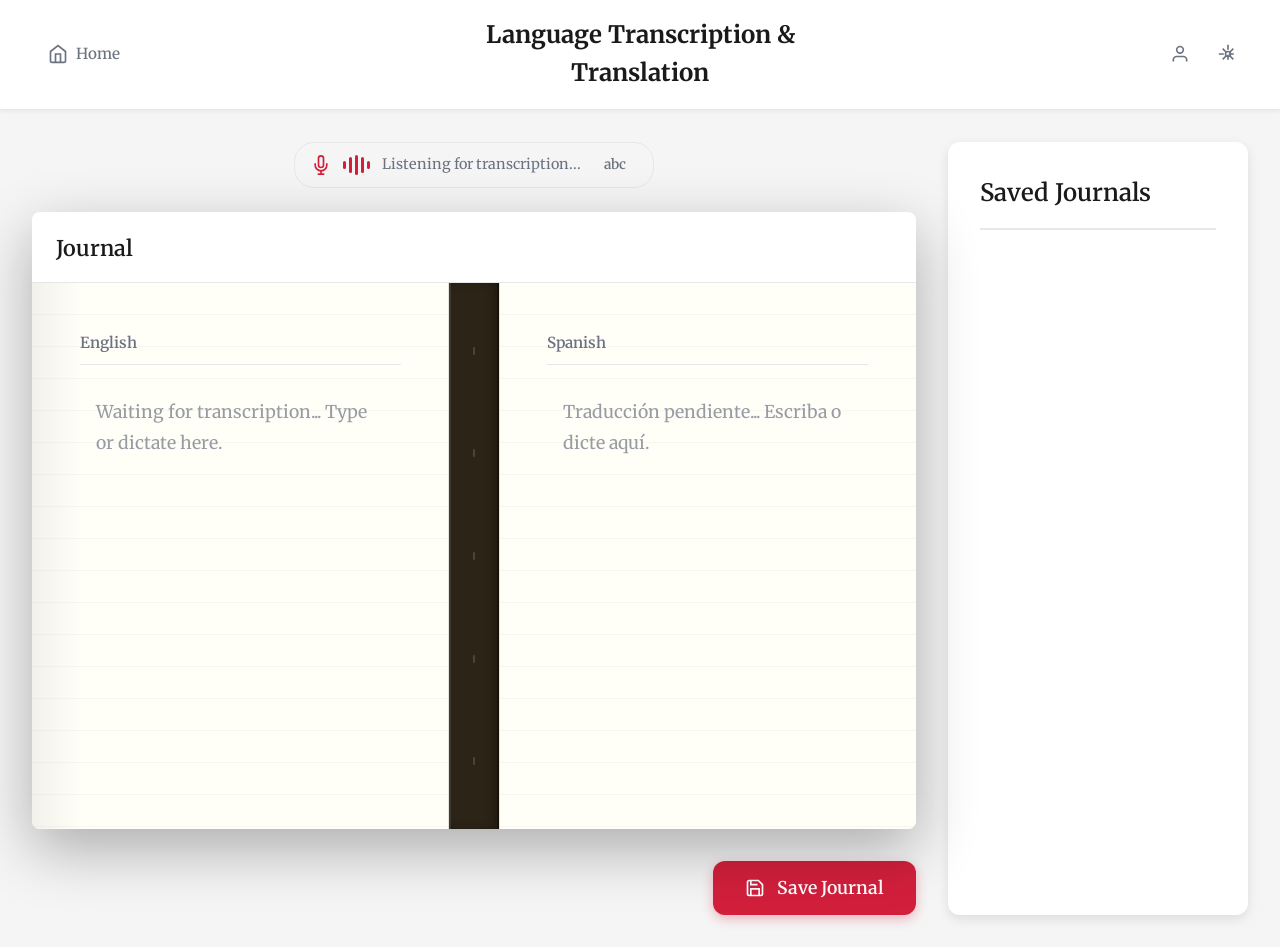
==== journal.html @ 544a6fd2 "Web v1" ====
<!DOCTYPE html>
<html lang="en">
<head>
    <meta charset="UTF-8">
    <meta name="viewport" content="width=device-width, initial-scale=1.0">
    <title>Language Transcription & Translation - Journal</title>
    <link rel="stylesheet" href="journal.css">
    <link rel="preconnect" href="https://fonts.googleapis.com">
    <link rel="preconnect" href="https://fonts.gstatic.com" crossorigin>
    <link href="https://fonts.googleapis.com/css2?family=Merriweather:wght@300;400;700&display=swap" rel="stylesheet">
</head>
<body>
    <!-- Top Bar -->
    <header class="top-bar">
        <div class="top-bar-left">
            <a href="index.html" class="home-btn" aria-label="Home">
                <svg viewBox="0 0 24 24" fill="none" stroke="currentColor" stroke-width="2">
                    <path d="M3 9l9-7 9 7v11a2 2 0 0 1-2 2H5a2 2 0 0 1-2-2z"></path>
                    <polyline points="9 22 9 12 15 12 15 22"></polyline>
                </svg>
                <span>Home</span>
            </a>
        </div>
        <h1 class="app-title">Language Transcription & Translation</h1>
        <div class="top-bar-right">
            <button class="icon-btn" id="profile-btn" aria-label="Profile">
                <svg viewBox="0 0 24 24" fill="none" stroke="currentColor" stroke-width="2">
                    <path d="M20 21v-2a4 4 0 0 0-4-4H8a4 4 0 0 0-4 4v2"></path>
                    <circle cx="12" cy="7" r="4"></circle>
                </svg>
            </button>
            <button class="icon-btn" id="settings-btn" aria-label="Settings">
                <svg viewBox="0 0 24 24" fill="none" stroke="currentColor" stroke-width="2">
                    <circle cx="12" cy="12" r="3"></circle>
                    <path d="M12 1v6m0 6v6M5.64 5.64l4.24 4.24m4.24 4.24l4.24 4.24M1 12h6m6 0h6M5.64 18.36l4.24-4.24m4.24-4.24l4.24-4.24"></path>
                </svg>
            </button>
        </div>
    </header>

    <!-- Main Content Area -->
    <div class="main-container">
        <!-- Central Notebook -->
        <div class="notebook-section">
            <!-- Listening for transcription (above journal) -->
            <div class="listening-indicator" id="listening-indicator">
                <button class="mic-toggle-btn" id="mic-toggle-btn" aria-label="Toggle microphone">
                    <svg class="mic-icon" id="mic-icon" viewBox="0 0 24 24" fill="none" stroke="currentColor" stroke-width="2">
                        <path d="M12 1a3 3 0 0 0-3 3v8a3 3 0 0 0 6 0V4a3 3 0 0 0-3-3z"></path>
                        <path d="M19 10v2a7 7 0 0 1-14 0v-2"></path>
                        <line x1="12" y1="19" x2="12" y2="23"></line>
                        <line x1="8" y1="23" x2="16" y2="23"></line>
                    </svg>
                    <svg class="mic-muted-icon" id="mic-muted-icon" viewBox="0 0 24 24" fill="none" stroke="currentColor" stroke-width="2" style="display: none;">
                        <path d="M1 1l22 22"></path>
                        <path d="M9 9v3a3 3 0 0 0 5.12 2.12M15 9.34V4a3 3 0 0 0-5.94-.6"></path>
                        <path d="M17 16.95A7 7 0 0 1 5 12v-2m14 0v2a7 7 0 0 1-.11 1.23"></path>
                        <line x1="12" y1="19" x2="12" y2="23"></line>
                        <line x1="8" y1="23" x2="16" y2="23"></line>
                    </svg>
                </button>
                <div class="waveform" id="waveform">
                    <div class="wave-bar"></div>
                    <div class="wave-bar"></div>
                    <div class="wave-bar"></div>
                    <div class="wave-bar"></div>
                    <div class="wave-bar"></div>
                </div>
                <span class="listening-text" id="listening-text">Listening for transcription...</span>
                <button class="lang-script-btn" id="lang-script-btn" aria-label="Toggle script: Latin">
                    <span class="lang-script-abc" id="lang-script-abc">abc</span>
                    <span class="lang-script-char" id="lang-script-char" style="display: none;">文</span>
                </button>
            </div>
            <div class="notebook">
                <!-- Shared journal title (changeable, applies to both sides) -->
                <div class="journal-title-wrap">
                    <h2 class="journal-title" contenteditable="true" id="journal-title" data-placeholder="Journal">Journal</h2>
                </div>
                <div class="notebook-spread">
                    <!-- Left Page (English) -->
                    <div class="page left-page">
                        <div class="page-content">
                            <h3 class="page-language">English</h3>
                            <div class="page-text" contenteditable="true" id="english-text">
                                Waiting for transcription... Type or dictate here.
                            </div>
                        </div>
                    </div>

                    <!-- Binding -->
                    <div class="binding">
                        <div class="binding-stitch"></div>
                        <div class="binding-stitch"></div>
                        <div class="binding-stitch"></div>
                        <div class="binding-stitch"></div>
                        <div class="binding-stitch"></div>
                    </div>

                    <!-- Right Page (Spanish) -->
                    <div class="page right-page">
                        <div class="page-content">
                            <h3 class="page-language">Spanish</h3>
                            <div class="page-text" contenteditable="true" id="spanish-text">
                                Traducción pendiente... Escriba o dicte aquí.
                            </div>
                        </div>
                    </div>
                </div>
            </div>

            <!-- Save Journal Button -->
            <div class="save-button-container">
                <button class="save-journal-btn" id="save-journal-btn">
                    <svg class="save-icon" viewBox="0 0 24 24" fill="none" stroke="currentColor" stroke-width="2">
                        <path d="M19 21H5a2 2 0 0 1-2-2V5a2 2 0 0 1 2-2h11l5 5v11a2 2 0 0 1-2 2z"></path>
                        <polyline points="17 21 17 13 7 13 7 21"></polyline>
                        <polyline points="7 3 7 8 15 8"></polyline>
                    </svg>
                    <span>Save Journal</span>
                </button>
            </div>
        </div>

        <!-- Right Sidebar - Saved Journals -->
        <aside class="sidebar">
            <h2 class="sidebar-title">Saved Journals</h2>
            <div class="journal-list" id="journal-list">
                <div class="journal-item">
                    <svg class="journal-icon" viewBox="0 0 24 24" fill="none" stroke="currentColor" stroke-width="2">
                        <path d="M14 2H6a2 2 0 0 0-2 2v16a2 2 0 0 0 2 2h12a2 2 0 0 0 2-2V8z"></path>
                        <polyline points="14 2 14 8 20 8"></polyline>
                        <line x1="16" y1="13" x2="8" y2="13"></line>
                        <line x1="16" y1="17" x2="8" y2="17"></line>
                        <polyline points="10 9 9 9 8 9"></polyline>
                    </svg>
                    <span class="journal-name">Journal - Oct 25</span>
                </div>
                <div class="journal-item">
                    <svg class="journal-icon" viewBox="0 0 24 24" fill="none" stroke="currentColor" stroke-width="2">
                        <path d="M14 2H6a2 2 0 0 0-2 2v16a2 2 0 0 0 2 2h12a2 2 0 0 0 2-2V8z"></path>
                        <polyline points="14 2 14 8 20 8"></polyline>
                        <line x1="16" y1="13" x2="8" y2="13"></line>
                        <line x1="16" y1="17" x2="8" y2="17"></line>
                        <polyline points="10 9 9 9 8 9"></polyline>
                    </svg>
                    <span class="journal-name">Lecture Notes - Oct 24</span>
                </div>
                <div class="journal-item">
                    <svg class="journal-icon" viewBox="0 0 24 24" fill="none" stroke="currentColor" stroke-width="2">
                        <path d="M14 2H6a2 2 0 0 0-2 2v16a2 2 0 0 0 2 2h12a2 2 0 0 0 2-2V8z"></path>
                        <polyline points="14 2 14 8 20 8"></polyline>
                        <line x1="16" y1="13" x2="8" y2="13"></line>
                        <line x1="16" y1="17" x2="8" y2="17"></line>
                        <polyline points="10 9 9 9 8 9"></polyline>
                    </svg>
                    <span class="journal-name">Interview - Oct 29</span>
                </div>
                <div class="journal-item">
                    <svg class="journal-icon" viewBox="0 0 24 24" fill="none" stroke="currentColor" stroke-width="2">
                        <path d="M14 2H6a2 2 0 0 0-2 2v16a2 2 0 0 0 2 2h12a2 2 0 0 0 2-2V8z"></path>
                        <polyline points="14 2 14 8 20 8"></polyline>
                        <line x1="16" y1="13" x2="8" y2="13"></line>
                        <line x1="16" y1="17" x2="8" y2="17"></line>
                        <polyline points="10 9 9 9 8 9"></polyline>
                    </svg>
                    <span class="journal-name">Lecture Notes - Oct 22</span>
                </div>
            </div>
        </aside>
    </div>

    <script src="journal.js"></script>
</body>
</html>
---- journal.css ----
/* Reset and Base Styles */
* {
    margin: 0;
    padding: 0;
    box-sizing: border-box;
}

:root {
    --accent-color: #D21F3C;
    --accent-hover: #B01A32;
    --accent-light: #E84A5F;
    --page-color: #FFFEF7;
    --binding-color: #2C2416;
    --text-color: #1A1A1A;
    --light-bg: #F5F5F5;
    --border-color: #E5E7EB;
    --gray-text: #6B7280;
    --shadow: 0 4px 12px rgba(0, 0, 0, 0.1);
    --shadow-lg: 0 20px 60px rgba(0, 0, 0, 0.3);
}

body {
    font-family: 'Merriweather', serif;
    background: #F5F5F5;
    min-height: 100vh;
    color: var(--text-color);
    line-height: 1.6;
    display: flex;
    flex-direction: column;
}

/* Top Bar */
.top-bar {
    background: white;
    border-bottom: 1px solid var(--border-color);
    padding: 1rem 2rem;
    display: flex;
    align-items: center;
    justify-content: space-between;
    box-shadow: 0 2px 4px rgba(0, 0, 0, 0.05);
    position: sticky;
    top: 0;
    z-index: 100;
}

.top-bar-left {
    flex: 1;
    display: flex;
    align-items: center;
}

.home-btn {
    display: flex;
    align-items: center;
    gap: 0.5rem;
    padding: 0.5rem 1rem;
    border-radius: 8px;
    background: transparent;
    color: var(--gray-text);
    text-decoration: none;
    font-size: 0.95rem;
    font-weight: 500;
    transition: all 0.3s;
    font-family: 'Merriweather', serif;
}

.home-btn:hover {
    background: var(--light-bg);
    color: var(--accent-color);
}

.home-btn svg {
    width: 20px;
    height: 20px;
}

.listening-indicator {
    display: flex;
    align-items: center;
    gap: 0.75rem;
    background: var(--light-bg);
    padding: 0.5rem 1rem;
    border-radius: 20px;
    border: 1px solid var(--border-color);
}

.listening-indicator.muted {
    opacity: 0.6;
    background: #F3F4F6;
}

.mic-toggle-btn {
    background: transparent;
    border: none;
    cursor: pointer;
    padding: 0;
    display: flex;
    align-items: center;
    justify-content: center;
    transition: transform 0.2s;
    flex-shrink: 0;
}

.mic-toggle-btn:hover {
    transform: scale(1.1);
}

.mic-toggle-btn:active {
    transform: scale(0.95);
}

.mic-icon,
.mic-muted-icon {
    width: 20px;
    height: 20px;
    color: var(--accent-color);
    flex-shrink: 0;
}

.mic-muted-icon {
    color: var(--gray-text);
}

.waveform {
    display: flex;
    align-items: center;
    gap: 3px;
    height: 20px;
}

.waveform.muted .wave-bar {
    animation: none;
    opacity: 0.3;
    height: 4px;
}

.wave-bar {
    width: 3px;
    background: var(--accent-color);
    border-radius: 2px;
    animation: wave 1.2s ease-in-out infinite;
}

.wave-bar:nth-child(1) {
    height: 8px;
    animation-delay: 0s;
}

.wave-bar:nth-child(2) {
    height: 16px;
    animation-delay: 0.2s;
}

.wave-bar:nth-child(3) {
    height: 20px;
    animation-delay: 0.4s;
}

.wave-bar:nth-child(4) {
    height: 16px;
    animation-delay: 0.6s;
}

.wave-bar:nth-child(5) {
    height: 8px;
    animation-delay: 0.8s;
}

@keyframes wave {
    0%, 100% {
        transform: scaleY(0.5);
        opacity: 0.7;
    }
    50% {
        transform: scaleY(1);
        opacity: 1;
    }
}

.listening-text {
    font-size: 0.9rem;
    color: var(--gray-text);
    white-space: nowrap;
}

.lang-script-btn {
    background: transparent;
    border: none;
    cursor: pointer;
    padding: 0.35rem 0.6rem;
    display: flex;
    align-items: center;
    justify-content: center;
    min-width: 36px;
    height: 28px;
    border-radius: 6px;
    transition: all 0.2s;
    flex-shrink: 0;
    font-family: 'Merriweather', serif;
    color: var(--gray-text);
    border: 1px solid transparent;
}

.lang-script-btn:hover {
    background: rgba(210, 31, 60, 0.08);
    color: var(--accent-color);
    border-color: rgba(210, 31, 60, 0.2);
}

.lang-script-btn:active {
    transform: scale(0.98);
}

.lang-script-abc {
    font-size: 0.85rem;
    font-weight: 600;
    letter-spacing: 0.02em;
}

.lang-script-char {
    font-size: 1.1rem;
    font-weight: 600;
}

.app-title {
    font-size: 1.5rem;
    font-weight: 700;
    color: var(--text-color);
    text-align: center;
    flex: 1;
    margin: 0 2rem;
}

.top-bar-right {
    display: flex;
    gap: 0.5rem;
    flex: 1;
    justify-content: flex-end;
}

.icon-btn {
    width: 40px;
    height: 40px;
    border-radius: 50%;
    border: none;
    background: transparent;
    color: var(--gray-text);
    cursor: pointer;
    display: flex;
    align-items: center;
    justify-content: center;
    transition: all 0.3s;
}

.icon-btn:hover {
    background: var(--light-bg);
    color: var(--accent-color);
}

.icon-btn svg {
    width: 20px;
    height: 20px;
}

/* Main Container */
.main-container {
    flex: 1;
    display: flex;
    gap: 2rem;
    padding: 2rem;
    overflow: hidden;
}

/* Notebook Section */
.notebook-section {
    flex: 1;
    display: flex;
    flex-direction: column;
    position: relative;
    min-width: 0;
}

/* Listening indicator above journal */
.notebook-section > .listening-indicator {
    margin-bottom: 1.5rem;
    align-self: center;
    max-width: 100%;
}

.notebook {
    display: flex;
    flex-direction: column;
    background: white;
    border-radius: 8px;
    box-shadow: var(--shadow-lg);
    overflow: hidden;
    position: relative;
    flex: 1;
    min-height: 600px;
}

.journal-title-wrap {
    width: 100%;
    padding: 1rem 1.5rem 0.75rem;
    border-bottom: 1px solid var(--border-color);
    flex-shrink: 0;
}

.journal-title {
    font-size: 1.35rem;
    font-weight: 600;
    color: var(--text-color);
    outline: none;
    margin: 0;
    padding: 0.25rem 0;
}

.journal-title:empty::before {
    content: attr(data-placeholder);
    color: var(--gray-text);
}

.notebook-spread {
    display: flex;
    flex: 1;
    min-height: 0;
}

/* Pages */
.page {
    flex: 1;
    background: var(--page-color);
    padding: 3rem;
    position: relative;
    overflow-y: auto;
    background-image: 
        repeating-linear-gradient(
            transparent,
            transparent 31px,
            rgba(0, 0, 0, 0.03) 31px,
            rgba(0, 0, 0, 0.03) 32px
        );
}

.page::before {
    content: '';
    position: absolute;
    left: 0;
    top: 0;
    bottom: 0;
    width: 50px;
    background: linear-gradient(to right, rgba(0, 0, 0, 0.05), transparent);
    pointer-events: none;
}

.left-page::after {
    content: '';
    position: absolute;
    right: 0;
    top: 0;
    bottom: 0;
    width: 1px;
    background: rgba(0, 0, 0, 0.1);
}

.right-page::before {
    content: '';
    position: absolute;
    left: 0;
    top: 0;
    bottom: 0;
    width: 1px;
    background: rgba(0, 0, 0, 0.1);
}

.page-content {
    max-width: 100%;
    position: relative;
    z-index: 1;
}

.page-language {
    font-size: 0.95rem;
    color: var(--gray-text);
    font-weight: 600;
    text-align: left;
    margin-bottom: 1rem;
    padding-bottom: 0.5rem;
    border-bottom: 1px solid var(--border-color);
}

.page-text {
    font-size: 1.1rem;
    line-height: 1.8;
    color: rgba(107, 114, 128, 0.7);
    min-height: 400px;
    outline: none;
    padding: 1rem;
    border-radius: 4px;
    transition: background 0.2s, color 0.2s;
}

.page-text:focus {
    background: rgba(210, 31, 60, 0.02);
}

.page-text:empty::before {
    content: attr(data-placeholder);
    color: rgba(107, 114, 128, 0.6);
    font-style: italic;
}

/* Binding */
.binding {
    width: 50px;
    background: var(--binding-color);
    position: relative;
    flex-shrink: 0;
    box-shadow: inset -5px 0 10px rgba(0, 0, 0, 0.3);
    display: flex;
    flex-direction: column;
    align-items: center;
    justify-content: space-around;
    padding: 1rem 0;
}

.binding-stitch {
    width: 2px;
    height: 8px;
    background: rgba(255, 255, 255, 0.15);
    border-radius: 1px;
}

.binding::before {
    content: '';
    position: absolute;
    left: 0;
    top: 0;
    bottom: 0;
    width: 2px;
    background: rgba(255, 255, 255, 0.1);
}

.binding::after {
    content: '';
    position: absolute;
    right: 0;
    top: 0;
    bottom: 0;
    width: 2px;
    background: rgba(0, 0, 0, 0.3);
}

/* Save Journal Button Container */
.save-button-container {
    margin-top: 2rem;
    display: flex;
    justify-content: flex-end;
}

.save-journal-btn {
    background: var(--accent-color);
    color: white;
    border: none;
    border-radius: 12px;
    padding: 1rem 2rem;
    font-size: 1.1rem;
    font-weight: 600;
    cursor: pointer;
    display: flex;
    align-items: center;
    gap: 0.75rem;
    box-shadow: 0 4px 12px rgba(210, 31, 60, 0.3);
    transition: all 0.3s;
    font-family: 'Merriweather', serif;
}

.save-journal-btn:hover {
    background: var(--accent-hover);
    transform: translateY(-2px);
    box-shadow: 0 6px 20px rgba(210, 31, 60, 0.4);
}

.save-journal-btn:active {
    transform: translateY(0);
}

.save-icon {
    width: 20px;
    height: 20px;
    flex-shrink: 0;
}

/* Sidebar */
.sidebar {
    width: 300px;
    background: white;
    border-radius: 12px;
    padding: 2rem;
    box-shadow: var(--shadow);
    display: flex;
    flex-direction: column;
    flex-shrink: 0;
}

.sidebar-title {
    font-size: 1.5rem;
    color: var(--text-color);
    font-weight: 600;
    margin-bottom: 1.5rem;
    padding-bottom: 1rem;
    border-bottom: 2px solid var(--border-color);
}

.journal-list {
    flex: 1;
    overflow-y: auto;
    display: flex;
    flex-direction: column;
    gap: 0.75rem;
}

.journal-item {
    display: flex;
    align-items: center;
    gap: 1rem;
    padding: 1rem;
    border-radius: 8px;
    cursor: pointer;
    transition: all 0.3s;
    border: 2px solid transparent;
}

.journal-item:hover {
    background: var(--light-bg);
    border-color: var(--accent-color);
    transform: translateX(5px);
}

.journal-icon {
    width: 24px;
    height: 24px;
    color: var(--accent-color);
    flex-shrink: 0;
}

.journal-name {
    font-size: 1rem;
    color: var(--text-color);
    font-weight: 500;
}

/* Scrollbar Styling */
.page::-webkit-scrollbar,
.journal-list::-webkit-scrollbar {
    width: 8px;
}

.page::-webkit-scrollbar-track,
.journal-list::-webkit-scrollbar-track {
    background: rgba(0, 0, 0, 0.05);
}

.page::-webkit-scrollbar-thumb,
.journal-list::-webkit-scrollbar-thumb {
    background: rgba(0, 0, 0, 0.2);
    border-radius: 4px;
}

.page::-webkit-scrollbar-thumb:hover,
.journal-list::-webkit-scrollbar-thumb:hover {
    background: rgba(210, 31, 60, 0.3);
}

/* Responsive Design */
@media (max-width: 1200px) {
    .main-container {
        flex-direction: column;
    }
    
    .sidebar {
        width: 100%;
        max-height: 300px;
    }
    
    .save-button-container {
        margin-top: 1rem;
    }
}

@media (max-width: 768px) {
    .top-bar {
        padding: 0.75rem 1rem;
        flex-wrap: wrap;
    }
    
    .app-title {
        font-size: 1.2rem;
        margin: 0.5rem 0;
        order: 3;
        width: 100%;
    }
    
    .top-bar-left {
        order: 1;
    }
    
    .top-bar-right {
        order: 2;
    }
    
    .listening-text {
        display: none;
    }
    
    .main-container {
        padding: 1rem;
        gap: 1rem;
    }
    
    .notebook-spread {
        flex-direction: column;
    }
    
    .binding {
        width: 100%;
        height: 20px;
        flex-direction: row;
    }
    
    .page {
        padding: 2rem 1.5rem;
    }
}
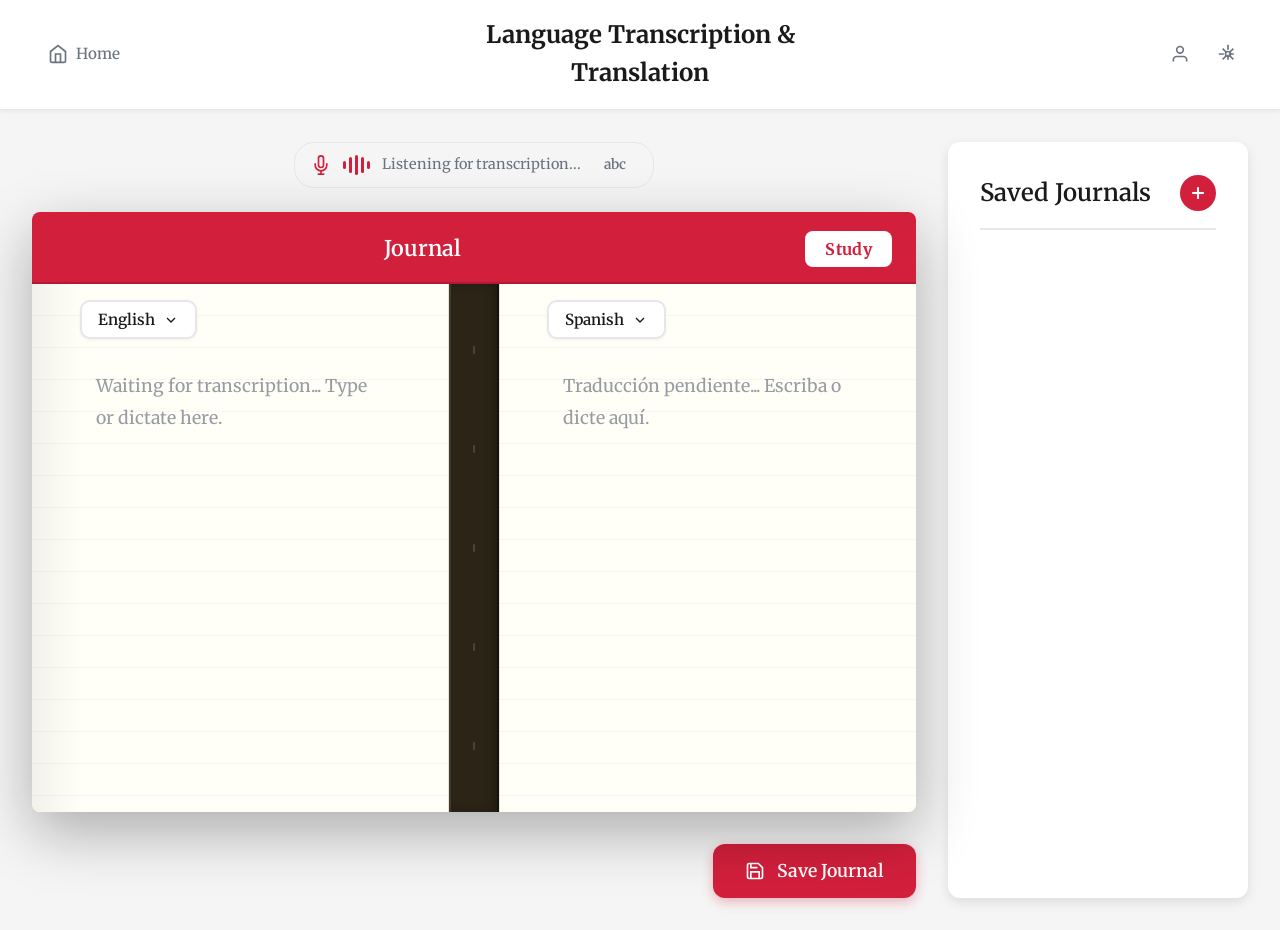
==== commit 51ae19e8: "FUNCTIONS - study added, journal limits, language switching, new journal +" ====
--- a/journal.html
+++ b/journal.html
@@ -75,13 +75,24 @@
             <div class="notebook">
                 <!-- Shared journal title (changeable, applies to both sides) -->
                 <div class="journal-title-wrap">
-                    <h2 class="journal-title" contenteditable="true" id="journal-title" data-placeholder="Journal">Journal</h2>
-                </div>
-                <div class="notebook-spread">
-                    <!-- Left Page (English) -->
+                    <div class="journal-title-center">
+                        <h2 class="journal-title" contenteditable="true" id="journal-title" data-placeholder="Journal">Journal</h2>
+                    </div>
+                    <button type="button" class="study-btn" id="study-btn">Study</button>
+                </div>
+                <div class="notebook-spread" id="notebook-spread">
+                    <!-- Left Page -->
                     <div class="page left-page">
                         <div class="page-content">
-                            <h3 class="page-language">English</h3>
+                            <div class="language-select-wrap">
+                                <button type="button" class="language-btn" id="language-left-btn" aria-haspopup="listbox" aria-expanded="false">
+                                    <span class="language-btn-label" id="language-left-label">English</span>
+                                    <svg class="language-btn-chevron" viewBox="0 0 24 24" fill="none" stroke="currentColor" stroke-width="2">
+                                        <polyline points="6 9 12 15 18 9"></polyline>
+                                    </svg>
+                                </button>
+                                <div class="language-dropdown" id="language-left-dropdown" role="listbox" aria-hidden="true"></div>
+                            </div>
                             <div class="page-text" contenteditable="true" id="english-text">
                                 Waiting for transcription... Type or dictate here.
                             </div>
@@ -97,14 +108,42 @@
                         <div class="binding-stitch"></div>
                     </div>
 
-                    <!-- Right Page (Spanish) -->
+                    <!-- Right Page -->
                     <div class="page right-page">
                         <div class="page-content">
-                            <h3 class="page-language">Spanish</h3>
+                            <div class="language-select-wrap">
+                                <button type="button" class="language-btn" id="language-right-btn" aria-haspopup="listbox" aria-expanded="false">
+                                    <span class="language-btn-label" id="language-right-label">Spanish</span>
+                                    <svg class="language-btn-chevron" viewBox="0 0 24 24" fill="none" stroke="currentColor" stroke-width="2">
+                                        <polyline points="6 9 12 15 18 9"></polyline>
+                                    </svg>
+                                </button>
+                                <div class="language-dropdown" id="language-right-dropdown" role="listbox" aria-hidden="true"></div>
+                            </div>
                             <div class="page-text" contenteditable="true" id="spanish-text">
                                 Traducción pendiente... Escriba o dicte aquí.
                             </div>
                         </div>
+                    </div>
+                </div>
+                <!-- Study mode: single centered page with flip -->
+                <div class="study-mode-view" id="study-mode-view" aria-hidden="true">
+                    <div class="study-mode-inner">
+                        <div class="study-card" id="study-card">
+                            <div class="study-card-inner" id="study-card-inner">
+                                <div class="study-face study-face-source" id="study-face-source">
+                                    <div class="study-face-label" id="study-source-label">English</div>
+                                    <div class="study-face-text" id="study-source-text"></div>
+                                </div>
+                                <div class="study-face study-face-target" id="study-face-target">
+                                    <div class="study-face-label" id="study-target-label">Spanish</div>
+                                    <div class="study-face-text" id="study-target-text"></div>
+                                </div>
+                            </div>
+                        </div>
+                        <button type="button" class="flip-page-btn" id="flip-page-btn">
+                            <span id="flip-page-btn-text">Show translation</span>
+                        </button>
                     </div>
                 </div>
             </div>
@@ -124,7 +163,15 @@
 
         <!-- Right Sidebar - Saved Journals -->
         <aside class="sidebar">
-            <h2 class="sidebar-title">Saved Journals</h2>
+            <div class="sidebar-header">
+                <h2 class="sidebar-title">Saved Journals</h2>
+                <button type="button" class="new-journal-btn" id="new-journal-btn" aria-label="New journal">
+                    <svg viewBox="0 0 24 24" fill="none" stroke="currentColor" stroke-width="2.5">
+                        <line x1="12" y1="5" x2="12" y2="19"></line>
+                        <line x1="5" y1="12" x2="19" y2="12"></line>
+                    </svg>
+                </button>
+            </div>
             <div class="journal-list" id="journal-list">
                 <div class="journal-item">
                     <svg class="journal-icon" viewBox="0 0 24 24" fill="none" stroke="currentColor" stroke-width="2">
--- a/journal.css
+++ b/journal.css
@@ -302,35 +302,196 @@
 .journal-title-wrap {
     width: 100%;
     padding: 1rem 1.5rem 0.75rem;
-    border-bottom: 1px solid var(--border-color);
+    background: var(--accent-color);
+    border-bottom: 2px solid var(--accent-hover);
     flex-shrink: 0;
+    display: flex;
+    align-items: center;
+    justify-content: space-between;
+    gap: 1rem;
+}
+
+.journal-title-center {
+    flex: 1;
+    text-align: center;
 }
 
 .journal-title {
     font-size: 1.35rem;
     font-weight: 600;
-    color: var(--text-color);
+    color: white;
     outline: none;
     margin: 0;
     padding: 0.25rem 0;
+    display: inline-block;
 }
 
 .journal-title:empty::before {
     content: attr(data-placeholder);
+    color: rgba(255, 255, 255, 0.85);
+}
+
+.study-btn {
+    flex-shrink: 0;
+    padding: 0.5rem 1.25rem;
+    font-size: 1rem;
+    font-weight: 700;
+    font-family: 'Merriweather', serif;
+    color: var(--accent-color);
+    background: white;
+    border: none;
+    border-radius: 8px;
+    cursor: pointer;
+    transition: transform 0.2s, box-shadow 0.2s;
+    letter-spacing: 0.02em;
+}
+
+.study-btn:hover {
+    transform: translateY(-2px);
+    box-shadow: 0 4px 12px rgba(0, 0, 0, 0.2);
+}
+
+.study-btn:active {
+    transform: translateY(0);
+}
+
+.study-btn.in-study-mode {
+    background: rgba(255, 255, 255, 0.95);
+    box-shadow: 0 2px 8px rgba(0, 0, 0, 0.15);
+}
+
+.notebook-spread {
+    display: flex;
+    flex: 1;
+    min-height: 0;
+    transition: opacity 0.3s ease, transform 0.3s ease;
+}
+
+.notebook.study-mode .notebook-spread {
+    position: absolute;
+    opacity: 0;
+    pointer-events: none;
+    transform: scale(0.98);
+}
+
+/* Study mode view */
+.study-mode-view {
+    display: none;
+    flex: 1;
+    min-height: 0;
+    flex-direction: column;
+    align-items: center;
+    justify-content: center;
+    padding: 2rem;
+    opacity: 0;
+    transition: opacity 0.35s ease;
+}
+
+.notebook.study-mode .study-mode-view {
+    display: flex;
+    opacity: 1;
+}
+
+.study-mode-inner {
+    width: 100%;
+    max-width: 640px;
+    display: flex;
+    flex-direction: column;
+    align-items: center;
+    gap: 1.5rem;
+}
+
+.study-card {
+    width: 100%;
+    min-height: 400px;
+    perspective: 1200px;
+}
+
+.study-card-inner {
+    position: relative;
+    width: 100%;
+    min-height: 400px;
+    transition: transform 0.6s ease;
+    transform-style: preserve-3d;
+}
+
+.study-card-inner.flipped {
+    transform: rotateY(180deg);
+}
+
+.study-face {
+    position: absolute;
+    inset: 0;
+    width: 100%;
+    min-height: 400px;
+    padding: 2rem 2.5rem;
+    background: var(--page-color);
+    border-radius: 12px;
+    box-shadow: var(--shadow-lg);
+    backface-visibility: hidden;
+    -webkit-backface-visibility: hidden;
+    display: flex;
+    flex-direction: column;
+    background-image:
+        repeating-linear-gradient(
+            transparent,
+            transparent 31px,
+            rgba(0, 0, 0, 0.03) 31px,
+            rgba(0, 0, 0, 0.03) 32px
+        );
+}
+
+.study-face-target {
+    transform: rotateY(180deg);
+}
+
+.study-face-label {
+    font-size: 0.95rem;
+    font-weight: 600;
     color: var(--gray-text);
-}
-
-.notebook-spread {
-    display: flex;
-    flex: 1;
-    min-height: 0;
+    margin-bottom: 1rem;
+    padding-bottom: 0.5rem;
+    border-bottom: 1px solid var(--border-color);
+}
+
+.study-face-text {
+    flex: 1;
+    font-size: 1.1rem;
+    line-height: 1.8;
+    color: rgba(107, 114, 128, 0.85);
+    overflow-y: auto;
+    white-space: pre-wrap;
+    word-break: break-word;
+}
+
+.flip-page-btn {
+    padding: 0.75rem 1.5rem;
+    font-size: 1rem;
+    font-weight: 600;
+    font-family: 'Merriweather', serif;
+    color: white;
+    background: var(--accent-color);
+    border: none;
+    border-radius: 10px;
+    cursor: pointer;
+    transition: transform 0.2s, box-shadow 0.2s;
+}
+
+.flip-page-btn:hover {
+    background: var(--accent-hover);
+    transform: translateY(-2px);
+    box-shadow: 0 4px 12px rgba(210, 31, 60, 0.35);
+}
+
+.flip-page-btn:active {
+    transform: translateY(0);
 }
 
 /* Pages */
 .page {
     flex: 1;
     background: var(--page-color);
-    padding: 3rem;
+    padding: 1rem 3rem 3rem;
     position: relative;
     overflow-y: auto;
     background-image: 
@@ -379,14 +540,101 @@
     z-index: 1;
 }
 
-.page-language {
+/* Language select button + dropdown - top left of page */
+.language-select-wrap {
+    position: relative;
+    margin-bottom: 1rem;
+    margin-top: 0;
+}
+
+.language-btn {
+    display: inline-flex;
+    align-items: center;
+    gap: 0.5rem;
+    padding: 0.5rem 1rem;
     font-size: 0.95rem;
-    color: var(--gray-text);
     font-weight: 600;
+    font-family: 'Merriweather', serif;
+    color: var(--text-color);
+    background: white;
+    border: 2px solid var(--border-color);
+    border-radius: 10px;
+    cursor: pointer;
+    transition: all 0.25s ease;
+    box-shadow: 0 1px 3px rgba(0, 0, 0, 0.06);
+}
+
+.language-btn:hover {
+    border-color: var(--accent-color);
+    color: var(--accent-color);
+    box-shadow: 0 2px 8px rgba(210, 31, 60, 0.15);
+}
+
+.language-btn[aria-expanded="true"] {
+    border-color: var(--accent-color);
+    color: var(--accent-color);
+    box-shadow: 0 2px 8px rgba(210, 31, 60, 0.2);
+}
+
+.language-btn-chevron {
+    width: 16px;
+    height: 16px;
+    transition: transform 0.25s ease;
+}
+
+.language-btn[aria-expanded="true"] .language-btn-chevron {
+    transform: rotate(180deg);
+}
+
+.language-dropdown {
+    position: absolute;
+    top: calc(100% + 6px);
+    left: 0;
+    min-width: 180px;
+    max-height: 280px;
+    overflow-y: auto;
+    background: white;
+    border: 2px solid var(--border-color);
+    border-radius: 10px;
+    box-shadow: var(--shadow-lg);
+    z-index: 20;
+    padding: 0.5rem;
+}
+
+.language-dropdown[aria-hidden="true"] {
+    display: none;
+}
+
+.language-option {
+    display: block;
+    width: 100%;
+    padding: 0.6rem 1rem;
+    font-size: 0.9rem;
+    font-family: 'Merriweather', serif;
     text-align: left;
-    margin-bottom: 1rem;
-    padding-bottom: 0.5rem;
-    border-bottom: 1px solid var(--border-color);
+    color: var(--text-color);
+    background: transparent;
+    border: none;
+    border-radius: 6px;
+    cursor: pointer;
+    transition: background 0.2s, color 0.2s;
+}
+
+.language-option:hover {
+    background: rgba(210, 31, 60, 0.08);
+    color: var(--accent-color);
+}
+
+.language-option.is-selected {
+    background: rgba(210, 31, 60, 0.12);
+    color: var(--accent-color);
+    font-weight: 600;
+}
+
+.language-option:disabled {
+    opacity: 0.45;
+    cursor: not-allowed;
+    pointer-events: none;
 }
 
 .page-text {
@@ -503,13 +751,51 @@
     flex-shrink: 0;
 }
 
+.sidebar-header {
+    display: flex;
+    align-items: center;
+    justify-content: space-between;
+    gap: 0.75rem;
+    margin-bottom: 1rem;
+    padding-bottom: 1rem;
+    border-bottom: 2px solid var(--border-color);
+}
+
 .sidebar-title {
     font-size: 1.5rem;
     color: var(--text-color);
     font-weight: 600;
-    margin-bottom: 1.5rem;
-    padding-bottom: 1rem;
-    border-bottom: 2px solid var(--border-color);
+    margin: 0;
+}
+
+.new-journal-btn {
+    flex-shrink: 0;
+    width: 36px;
+    height: 36px;
+    border-radius: 50%;
+    border: none;
+    background: var(--accent-color);
+    color: white;
+    cursor: pointer;
+    display: flex;
+    align-items: center;
+    justify-content: center;
+    transition: transform 0.2s, box-shadow 0.2s;
+}
+
+.new-journal-btn:hover {
+    background: var(--accent-hover);
+    transform: scale(1.08);
+    box-shadow: 0 2px 10px rgba(210, 31, 60, 0.35);
+}
+
+.new-journal-btn:active {
+    transform: scale(0.98);
+}
+
+.new-journal-btn svg {
+    width: 20px;
+    height: 20px;
 }
 
 .journal-list {
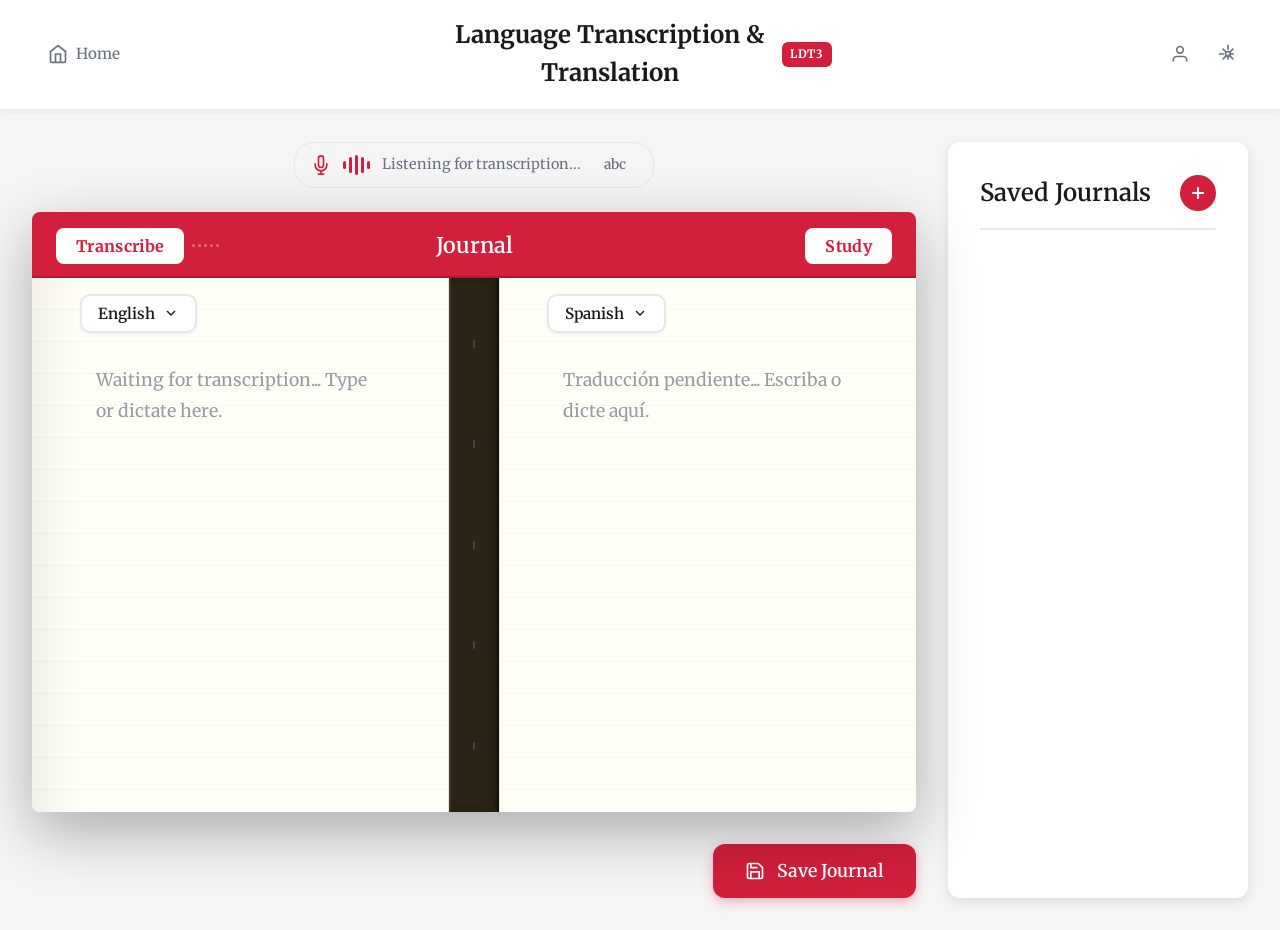
==== commit e0014996: "Adjust home page, new features in Study mode for correct and missed self measured attempts" ====
--- a/journal.html
+++ b/journal.html
@@ -21,7 +21,7 @@
                 <span>Home</span>
             </a>
         </div>
-        <h1 class="app-title">Language Transcription & Translation</h1>
+        <h1 class="app-title">Language Transcription &amp; Translation <span class="app-badge">LDT3</span></h1>
         <div class="top-bar-right">
             <button class="icon-btn" id="profile-btn" aria-label="Profile">
                 <svg viewBox="0 0 24 24" fill="none" stroke="currentColor" stroke-width="2">
@@ -75,6 +75,16 @@
             <div class="notebook">
                 <!-- Shared journal title (changeable, applies to both sides) -->
                 <div class="journal-title-wrap">
+                    <div class="transcribe-btn-wrap">
+                        <button type="button" class="transcribe-btn" id="transcribe-btn">Transcribe</button>
+                        <div class="transcribe-indicator" id="transcribe-indicator" aria-label="Transcription status">
+                            <div class="title-wave-bar"></div>
+                            <div class="title-wave-bar"></div>
+                            <div class="title-wave-bar"></div>
+                            <div class="title-wave-bar"></div>
+                            <div class="title-wave-bar"></div>
+                        </div>
+                    </div>
                     <div class="journal-title-center">
                         <h2 class="journal-title" contenteditable="true" id="journal-title" data-placeholder="Journal">Journal</h2>
                     </div>
@@ -141,9 +151,17 @@
                                 </div>
                             </div>
                         </div>
-                        <button type="button" class="flip-page-btn" id="flip-page-btn">
-                            <span id="flip-page-btn-text">Show translation</span>
-                        </button>
+                        <div class="study-controls">
+                            <button type="button" class="study-score-btn missed-btn" id="missed-btn">
+                                Missed <span class="score-badge" id="missed-count">0</span>
+                            </button>
+                            <button type="button" class="flip-page-btn" id="flip-page-btn">
+                                <span id="flip-page-btn-text">Show translation</span>
+                            </button>
+                            <button type="button" class="study-score-btn correct-btn" id="correct-btn">
+                                Correct <span class="score-badge" id="correct-count">0</span>
+                            </button>
+                        </div>
                     </div>
                 </div>
             </div>
--- a/journal.css
+++ b/journal.css
@@ -229,6 +229,22 @@
     text-align: center;
     flex: 1;
     margin: 0 2rem;
+    display: flex;
+    align-items: center;
+    justify-content: center;
+    gap: 0.6rem;
+}
+
+.app-badge {
+    background: var(--accent-color);
+    color: white;
+    font-size: 0.72rem;
+    font-weight: 700;
+    padding: 0.2rem 0.55rem;
+    border-radius: 6px;
+    letter-spacing: 0.04em;
+    vertical-align: middle;
+    flex-shrink: 0;
 }
 
 .top-bar-right {
@@ -309,11 +325,15 @@
     align-items: center;
     justify-content: space-between;
     gap: 1rem;
+    position: relative;
 }
 
 .journal-title-center {
-    flex: 1;
+    position: absolute;
+    left: 0;
+    right: 0;
     text-align: center;
+    pointer-events: none;
 }
 
 .journal-title {
@@ -324,6 +344,7 @@
     margin: 0;
     padding: 0.25rem 0;
     display: inline-block;
+    pointer-events: auto;
 }
 
 .journal-title:empty::before {
@@ -358,6 +379,77 @@
 .study-btn.in-study-mode {
     background: rgba(255, 255, 255, 0.95);
     box-shadow: 0 2px 8px rgba(0, 0, 0, 0.15);
+}
+
+.transcribe-btn-wrap {
+    flex-shrink: 0;
+    display: flex;
+    align-items: center;
+    gap: 0.5rem;
+}
+
+.transcribe-btn {
+    flex-shrink: 0;
+    padding: 0.5rem 1.25rem;
+    font-size: 1rem;
+    font-weight: 700;
+    font-family: 'Merriweather', serif;
+    color: var(--accent-color);
+    background: white;
+    border: none;
+    border-radius: 8px;
+    cursor: pointer;
+    transition: transform 0.2s, box-shadow 0.2s;
+    letter-spacing: 0.02em;
+}
+
+.transcribe-btn:hover {
+    transform: translateY(-2px);
+    box-shadow: 0 4px 12px rgba(0, 0, 0, 0.2);
+}
+
+.transcribe-btn:active {
+    transform: translateY(0);
+}
+
+.transcribe-btn.transcribing {
+    background: rgba(255, 255, 255, 0.95);
+    box-shadow: 0 2px 8px rgba(0, 0, 0, 0.15);
+}
+
+.transcribe-indicator {
+    display: flex;
+    align-items: center;
+    gap: 3px;
+    height: 20px;
+    flex-shrink: 0;
+}
+
+.title-wave-bar {
+    width: 3px;
+    height: 3px;
+    border-radius: 50%;
+    background: white;
+    opacity: 0.35;
+    transition: height 0.25s ease, border-radius 0.25s ease, opacity 0.25s ease;
+    animation: none;
+}
+
+.transcribe-indicator.active .title-wave-bar {
+    border-radius: 2px;
+    opacity: 1;
+    animation: title-wave 1.2s ease-in-out infinite;
+}
+
+.transcribe-indicator.active .title-wave-bar:nth-child(1) { height: 8px;  animation-delay: 0s; }
+.transcribe-indicator.active .title-wave-bar:nth-child(2) { height: 14px; animation-delay: 0.2s; }
+.transcribe-indicator.active .title-wave-bar:nth-child(3) { height: 20px; animation-delay: 0.4s; }
+.transcribe-indicator.active .title-wave-bar:nth-child(4) { height: 14px; animation-delay: 0.6s; }
+.transcribe-indicator.active .title-wave-bar:nth-child(5) { height: 8px;  animation-delay: 0.8s; }
+
+@keyframes title-wave {
+    0%, 100% { transform: scaleY(0.4); opacity: 0.6; }
+    50%       { transform: scaleY(1);   opacity: 1;   }
 }
 
 .notebook-spread {
@@ -464,6 +556,14 @@
     word-break: break-word;
 }
 
+.study-controls {
+    display: flex;
+    align-items: center;
+    justify-content: center;
+    gap: 1rem;
+    width: 100%;
+}
+
 .flip-page-btn {
     padding: 0.75rem 1.5rem;
     font-size: 1rem;
@@ -485,6 +585,55 @@
 
 .flip-page-btn:active {
     transform: translateY(0);
+}
+
+.study-score-btn {
+    padding: 0.75rem 1.25rem;
+    font-size: 1rem;
+    font-weight: 600;
+    font-family: 'Merriweather', serif;
+    border: none;
+    border-radius: 10px;
+    cursor: pointer;
+    transition: transform 0.2s, box-shadow 0.2s;
+    display: flex;
+    align-items: center;
+    gap: 0.5rem;
+}
+
+.study-score-btn:active {
+    transform: translateY(0);
+}
+
+.missed-btn {
+    background: #fee2e2;
+    color: #dc2626;
+}
+
+.missed-btn:hover {
+    background: #fecaca;
+    transform: translateY(-2px);
+    box-shadow: 0 4px 12px rgba(220, 38, 38, 0.2);
+}
+
+.correct-btn {
+    background: #dcfce7;
+    color: #16a34a;
+}
+
+.correct-btn:hover {
+    background: #bbf7d0;
+    transform: translateY(-2px);
+    box-shadow: 0 4px 12px rgba(22, 163, 74, 0.2);
+}
+
+.score-badge {
+    background: rgba(0, 0, 0, 0.1);
+    border-radius: 999px;
+    padding: 0.1rem 0.5rem;
+    font-size: 0.85rem;
+    min-width: 1.5rem;
+    text-align: center;
 }
 
 /* Pages */
